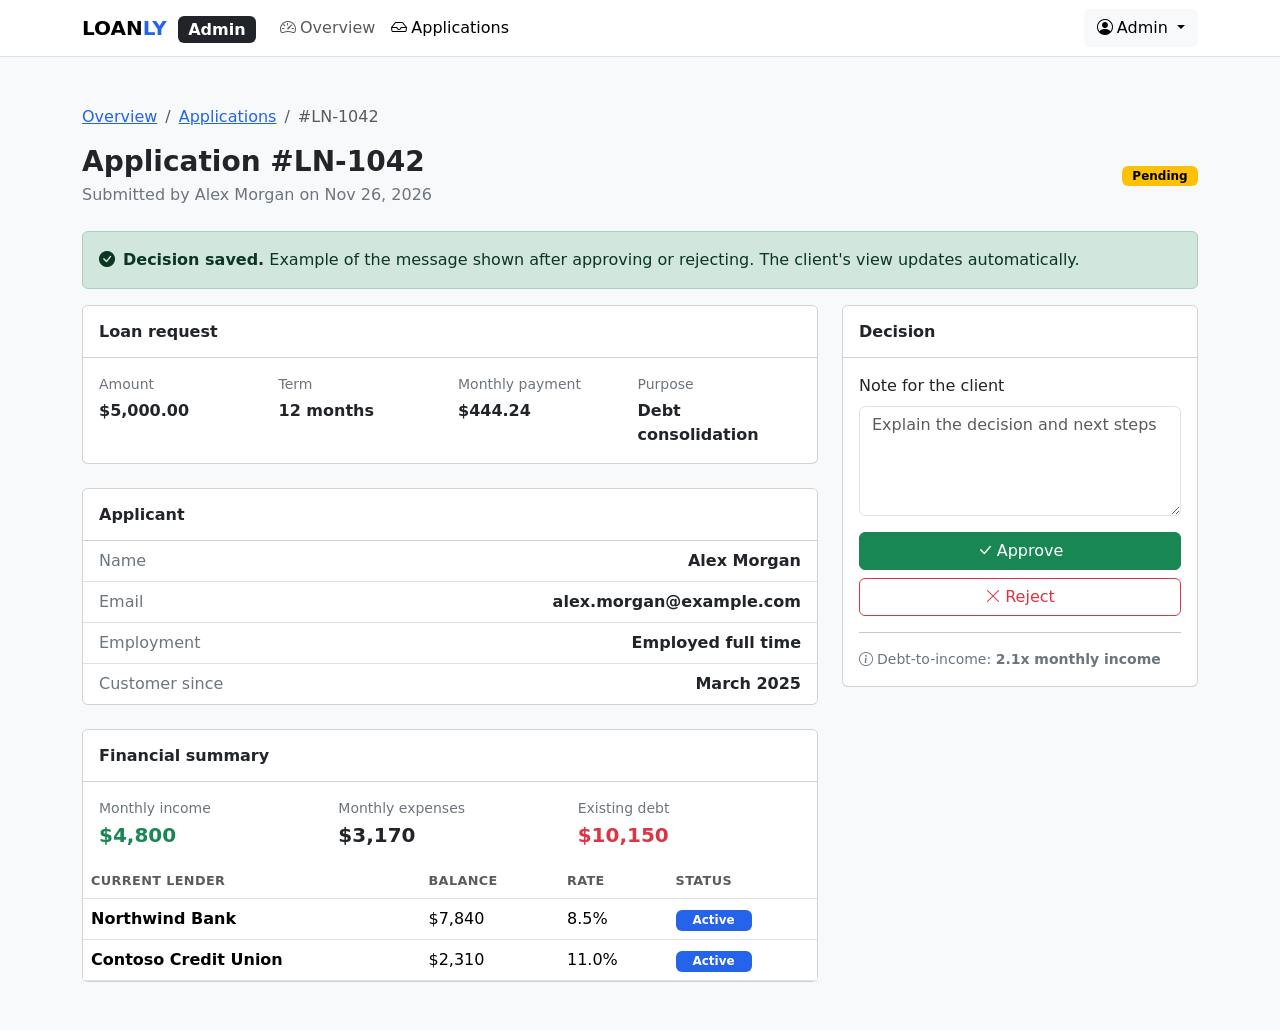
==== frontend/admin-application.html @ 7783138c "Add admin application review page" ====
<!DOCTYPE html>
<html lang="en">
<head>
  <meta charset="UTF-8" />
  <meta name="viewport" content="width=device-width, initial-scale=1.0" />
  <title>Review application | LOANLY</title>
  <link
    rel="stylesheet"
    href="https://cdn.jsdelivr.net/npm/bootstrap@5.3.3/dist/css/bootstrap.min.css"
    integrity="sha384-QWTKZyjpPEjISv5WaRU9OFeRpok6YctnYmDr5pNlyT2bRjXh0JMhjY6hW+ALEwIH"
    crossorigin="anonymous"
  />
  <link
    rel="stylesheet"
    href="https://cdn.jsdelivr.net/npm/bootstrap-icons@1.11.3/font/bootstrap-icons.min.css"
    integrity="sha384-XGjxtQfXaH2tnPFa9x+ruJTuLE3Aa6LhHSWRr1XeTyhezb4abCG4ccI5AkVDxqC+"
    crossorigin="anonymous"
  />
  <link rel="stylesheet" href="css/styles.css" />
  <link rel="stylesheet" href="css/app.css" />
</head>
<body class="app bg-light">
  <nav class="navbar navbar-expand-lg bg-white border-bottom">
    <div class="container">
      <a class="navbar-brand fw-bold" href="admin.html">LOAN<span>LY</span> <span class="badge text-bg-dark fs-6 align-middle ms-1">Admin</span></a>
      <button
        class="navbar-toggler"
        type="button"
        data-bs-toggle="collapse"
        data-bs-target="#app-nav"
        aria-controls="app-nav"
        aria-expanded="false"
        aria-label="Toggle navigation"
      >
        <span class="navbar-toggler-icon"></span>
      </button>
      <div class="collapse navbar-collapse" id="app-nav">
        <ul class="navbar-nav me-auto">
          <li class="nav-item"><a class="nav-link" href="admin.html"><i class="bi bi-speedometer2 me-1"></i>Overview</a></li>
          <li class="nav-item"><a class="nav-link active" aria-current="page" href="admin.html#queue"><i class="bi bi-inbox me-1"></i>Applications</a></li>
        </ul>
        <div class="dropdown">
          <button class="btn btn-light dropdown-toggle" type="button" data-bs-toggle="dropdown" aria-expanded="false">
            <i class="bi bi-person-circle me-1"></i>Admin
          </button>
          <ul class="dropdown-menu dropdown-menu-end">
            <li><a class="dropdown-item" href="#">Profile</a></li>
            <li><hr class="dropdown-divider" /></li>
            <li><a class="dropdown-item" href="login.html">Log out</a></li>
          </ul>
        </div>
      </div>
    </div>
  </nav>

  <main class="container py-4 py-lg-5">
    <nav aria-label="breadcrumb">
      <ol class="breadcrumb">
        <li class="breadcrumb-item"><a href="admin.html">Overview</a></li>
        <li class="breadcrumb-item"><a href="admin.html#queue">Applications</a></li>
        <li class="breadcrumb-item active" aria-current="page">#LN-1042</li>
      </ol>
    </nav>

    <div class="d-flex flex-wrap justify-content-between align-items-center gap-3 mb-4">
      <div>
        <h1 class="h3 fw-bold mb-1">Application #LN-1042</h1>
        <p class="text-secondary mb-0">Submitted by Alex Morgan on Nov 26, 2026</p>
      </div>
      <span class="badge status-badge text-bg-warning">Pending</span>
    </div>

    <div class="alert alert-success d-flex align-items-center gap-2" role="alert">
      <i class="bi bi-check-circle-fill"></i>
      <div><strong>Decision saved.</strong> Example of the message shown after approving or rejecting. The client's view updates automatically.</div>
    </div>

    <div class="row g-4">
      <div class="col-lg-8">
        <div class="card mb-4">
          <div class="card-header bg-white py-3"><h2 class="h6 fw-bold mb-0">Loan request</h2></div>
          <div class="card-body row g-3">
            <div class="col-sm-6 col-md-3"><p class="small text-secondary mb-1">Amount</p><p class="fw-bold mb-0">$5,000.00</p></div>
            <div class="col-sm-6 col-md-3"><p class="small text-secondary mb-1">Term</p><p class="fw-bold mb-0">12 months</p></div>
            <div class="col-sm-6 col-md-3"><p class="small text-secondary mb-1">Monthly payment</p><p class="fw-bold mb-0">$444.24</p></div>
            <div class="col-sm-6 col-md-3"><p class="small text-secondary mb-1">Purpose</p><p class="fw-bold mb-0">Debt consolidation</p></div>
          </div>
        </div>

        <div class="card mb-4">
          <div class="card-header bg-white py-3"><h2 class="h6 fw-bold mb-0">Applicant</h2></div>
          <ul class="list-group list-group-flush">
            <li class="list-group-item d-flex justify-content-between"><span class="text-secondary">Name</span><strong>Alex Morgan</strong></li>
            <li class="list-group-item d-flex justify-content-between"><span class="text-secondary">Email</span><strong>alex.morgan@example.com</strong></li>
            <li class="list-group-item d-flex justify-content-between"><span class="text-secondary">Employment</span><strong>Employed full time</strong></li>
            <li class="list-group-item d-flex justify-content-between"><span class="text-secondary">Customer since</span><strong>March 2025</strong></li>
          </ul>
        </div>

        <div class="card">
          <div class="card-header bg-white py-3"><h2 class="h6 fw-bold mb-0">Financial summary</h2></div>
          <div class="card-body row g-3">
            <div class="col-sm-4"><p class="small text-secondary mb-1">Monthly income</p><p class="h5 fw-bold text-success mb-0">$4,800</p></div>
            <div class="col-sm-4"><p class="small text-secondary mb-1">Monthly expenses</p><p class="h5 fw-bold mb-0">$3,170</p></div>
            <div class="col-sm-4"><p class="small text-secondary mb-1">Existing debt</p><p class="h5 fw-bold text-danger mb-0">$10,150</p></div>
          </div>
          <div class="table-responsive">
            <table class="table text-nowrap align-middle">
              <thead><tr><th>Current lender</th><th>Balance</th><th>Rate</th><th>Status</th></tr></thead>
              <tbody>
                <tr><td class="fw-semibold">Northwind Bank</td><td>$7,840</td><td>8.5%</td><td><span class="badge status-badge text-bg-primary">Active</span></td></tr>
                <tr><td class="fw-semibold">Contoso Credit Union</td><td>$2,310</td><td>11.0%</td><td><span class="badge status-badge text-bg-primary">Active</span></td></tr>
              </tbody>
            </table>
          </div>
        </div>
      </div>

      <div class="col-lg-4">
        <div class="card sticky-lg-top" style="top: 1.5rem">
          <div class="card-header bg-white py-3"><h2 class="h6 fw-bold mb-0">Decision</h2></div>
          <div class="card-body">
            <form action="#" method="post">
              <div class="mb-3">
                <label for="note" class="form-label">Note for the client</label>
                <textarea class="form-control" id="note" name="note" rows="4" placeholder="Explain the decision and next steps"></textarea>
              </div>
              <div class="d-grid gap-2">
                <button type="submit" name="decision" value="approved" class="btn btn-success"><i class="bi bi-check-lg me-1"></i>Approve</button>
                <button type="submit" name="decision" value="rejected" class="btn btn-outline-danger"><i class="bi bi-x-lg me-1"></i>Reject</button>
              </div>
            </form>
            <hr />
            <p class="small text-secondary mb-0"><i class="bi bi-info-circle me-1"></i>Debt-to-income: <strong>2.1x monthly income</strong></p>
          </div>
        </div>
      </div>
    </div>
  </main>

  <script
    src="https://cdn.jsdelivr.net/npm/bootstrap@5.3.3/dist/js/bootstrap.bundle.min.js"
    integrity="sha384-YvpcrYf0tY3lHB60NNkmXc5s9fDVZLESaAA55NDzOxhy9GkcIdslK1eN7N6jIeHz"
    crossorigin="anonymous"
  ></script>
</body>
</html>
---- frontend/css/styles.css ----
/* Brand colors on top of Bootstrap */
:root {
  --brand: #2563eb;
  --brand-dark: #1d4ed8;
  --bs-primary: #2563eb;
  --bs-primary-rgb: 37, 99, 235;
  --bs-link-color: #2563eb;
  --bs-link-color-rgb: 37, 99, 235;
}

.btn-primary {
  --bs-btn-bg: var(--brand);
  --bs-btn-border-color: var(--brand);
  --bs-btn-hover-bg: var(--brand-dark);
  --bs-btn-hover-border-color: var(--brand-dark);
  --bs-btn-active-bg: var(--brand-dark);
  --bs-btn-active-border-color: var(--brand-dark);
}

.navbar-brand span { color: var(--brand); }

/* How it works */
.step-number {
  display: inline-flex;
  align-items: center;
  justify-content: center;
  width: 44px;
  height: 44px;
  margin-bottom: 1rem;
  border-radius: 50%;
  background: var(--brand);
  color: #fff;
  font-weight: 700;
  position: relative;
}

@media (min-width: 1200px) {
  .steps { position: relative; }
  .steps > .step { flex: 0 0 auto; width: calc(100% / 7); }
  .steps::before {
    content: "";
    position: absolute;
    top: calc(var(--bs-gutter-y) + 22px);
    left: 7%;
    right: 7%;
    height: 2px;
    background: #dbeafe;
  }
}

/* Feature check lists */
.check-list { display: flex; flex-direction: column; gap: 0.75rem; }
.check-list li { color: var(--bs-secondary-color); padding-left: 1.5rem; position: relative; }
.check-list li::before { content: "\2713"; position: absolute; left: 0; color: var(--brand); font-weight: 700; }
.check-list strong { color: var(--bs-body-color); }
---- frontend/css/app.css ----
/* Shared styles for the app pages (client and admin) */

/* Auth pages */
.auth-card { max-width: 440px; width: 100%; }

/* Stat cards */
.stat-icon {
  display: inline-flex;
  align-items: center;
  justify-content: center;
  flex-shrink: 0;
  width: 44px;
  height: 44px;
  border-radius: 10px;
  font-size: 1.25rem;
}

/* Status badges */
.status-badge { font-weight: 600; min-width: 76px; }

/* Tables inside cards */
.card .table { margin-bottom: 0; }
.card .table th {
  font-size: 0.8rem;
  text-transform: uppercase;
  letter-spacing: 0.03em;
  color: var(--bs-secondary-color);
  font-weight: 600;
}

/* Application status timeline */
.timeline { list-style: none; padding-left: 0; margin: 0; }
.timeline li { position: relative; padding: 0 0 1.75rem 2.5rem; }
.timeline li:last-child { padding-bottom: 0; }
.timeline li::before {
  content: "";
  position: absolute;
  left: 13px;
  top: 28px;
  bottom: 0;
  width: 2px;
  background: var(--bs-border-color);
}
.timeline li:last-child::before { display: none; }
.timeline .dot {
  position: absolute;
  left: 0;
  top: 0;
  width: 28px;
  height: 28px;
  border-radius: 50%;
  display: flex;
  align-items: center;
  justify-content: center;
  font-size: 0.85rem;
  background: var(--bs-secondary-bg);
  color: var(--bs-secondary-color);
}
.timeline .done .dot { background: var(--bs-success); color: #fff; }
.timeline .current .dot { background: var(--bs-warning); color: #000; }
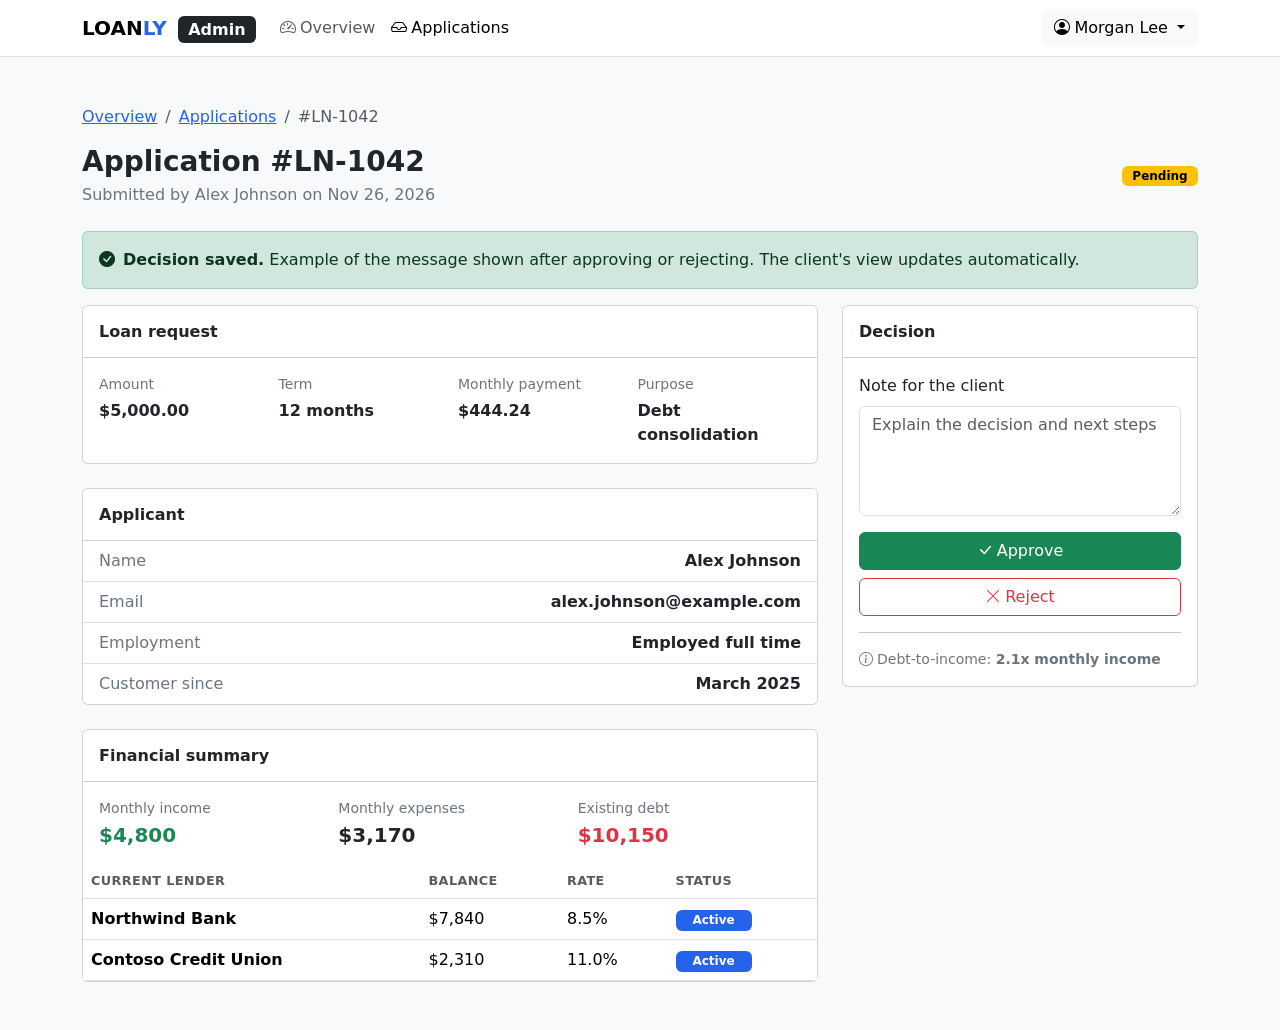
==== commit 70052e20: "Use persona names in sample data" ====
--- a/frontend/admin-application.html
+++ b/frontend/admin-application.html
@@ -41,7 +41,7 @@
         </ul>
         <div class="dropdown">
           <button class="btn btn-light dropdown-toggle" type="button" data-bs-toggle="dropdown" aria-expanded="false">
-            <i class="bi bi-person-circle me-1"></i>Admin
+            <i class="bi bi-person-circle me-1"></i>Morgan Lee
           </button>
           <ul class="dropdown-menu dropdown-menu-end">
             <li><a class="dropdown-item" href="#">Profile</a></li>
@@ -65,7 +65,7 @@
     <div class="d-flex flex-wrap justify-content-between align-items-center gap-3 mb-4">
       <div>
         <h1 class="h3 fw-bold mb-1">Application #LN-1042</h1>
-        <p class="text-secondary mb-0">Submitted by Alex Morgan on Nov 26, 2026</p>
+        <p class="text-secondary mb-0">Submitted by Alex Johnson on Nov 26, 2026</p>
       </div>
       <span class="badge status-badge text-bg-warning">Pending</span>
     </div>
@@ -90,8 +90,8 @@
         <div class="card mb-4">
           <div class="card-header bg-white py-3"><h2 class="h6 fw-bold mb-0">Applicant</h2></div>
           <ul class="list-group list-group-flush">
-            <li class="list-group-item d-flex justify-content-between"><span class="text-secondary">Name</span><strong>Alex Morgan</strong></li>
-            <li class="list-group-item d-flex justify-content-between"><span class="text-secondary">Email</span><strong>alex.morgan@example.com</strong></li>
+            <li class="list-group-item d-flex justify-content-between"><span class="text-secondary">Name</span><strong>Alex Johnson</strong></li>
+            <li class="list-group-item d-flex justify-content-between"><span class="text-secondary">Email</span><strong>alex.johnson@example.com</strong></li>
             <li class="list-group-item d-flex justify-content-between"><span class="text-secondary">Employment</span><strong>Employed full time</strong></li>
             <li class="list-group-item d-flex justify-content-between"><span class="text-secondary">Customer since</span><strong>March 2025</strong></li>
           </ul>
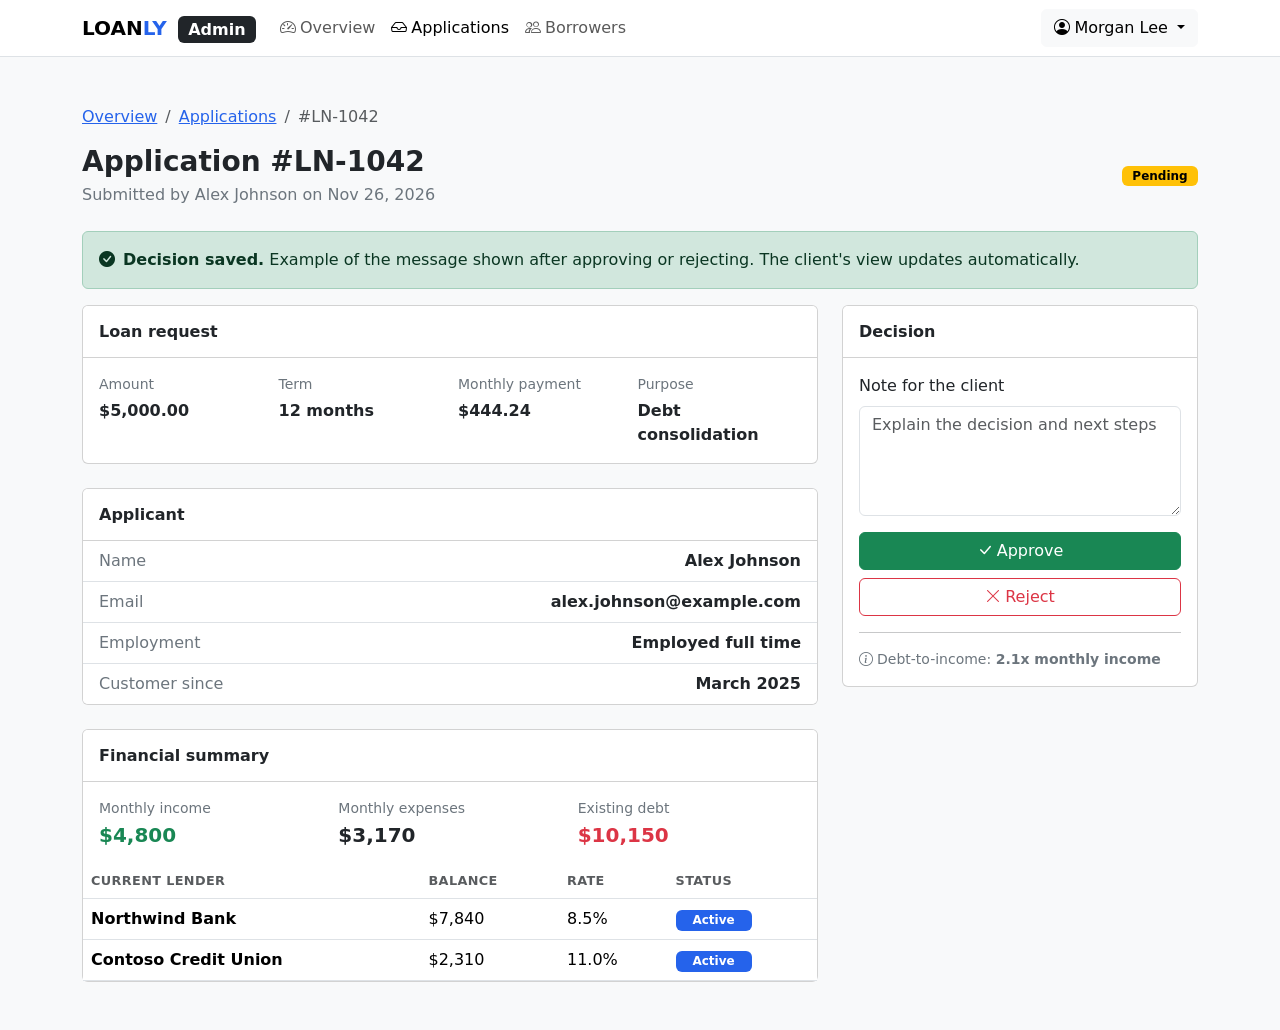
==== commit 4040dd3c: "Add borrowers list to admin portal" ====
--- a/frontend/admin-application.html
+++ b/frontend/admin-application.html
@@ -38,6 +38,7 @@
         <ul class="navbar-nav me-auto">
           <li class="nav-item"><a class="nav-link" href="admin.html"><i class="bi bi-speedometer2 me-1"></i>Overview</a></li>
           <li class="nav-item"><a class="nav-link active" aria-current="page" href="admin.html#queue"><i class="bi bi-inbox me-1"></i>Applications</a></li>
+          <li class="nav-item"><a class="nav-link" href="admin-borrowers.html"><i class="bi bi-people me-1"></i>Borrowers</a></li>
         </ul>
         <div class="dropdown">
           <button class="btn btn-light dropdown-toggle" type="button" data-bs-toggle="dropdown" aria-expanded="false">
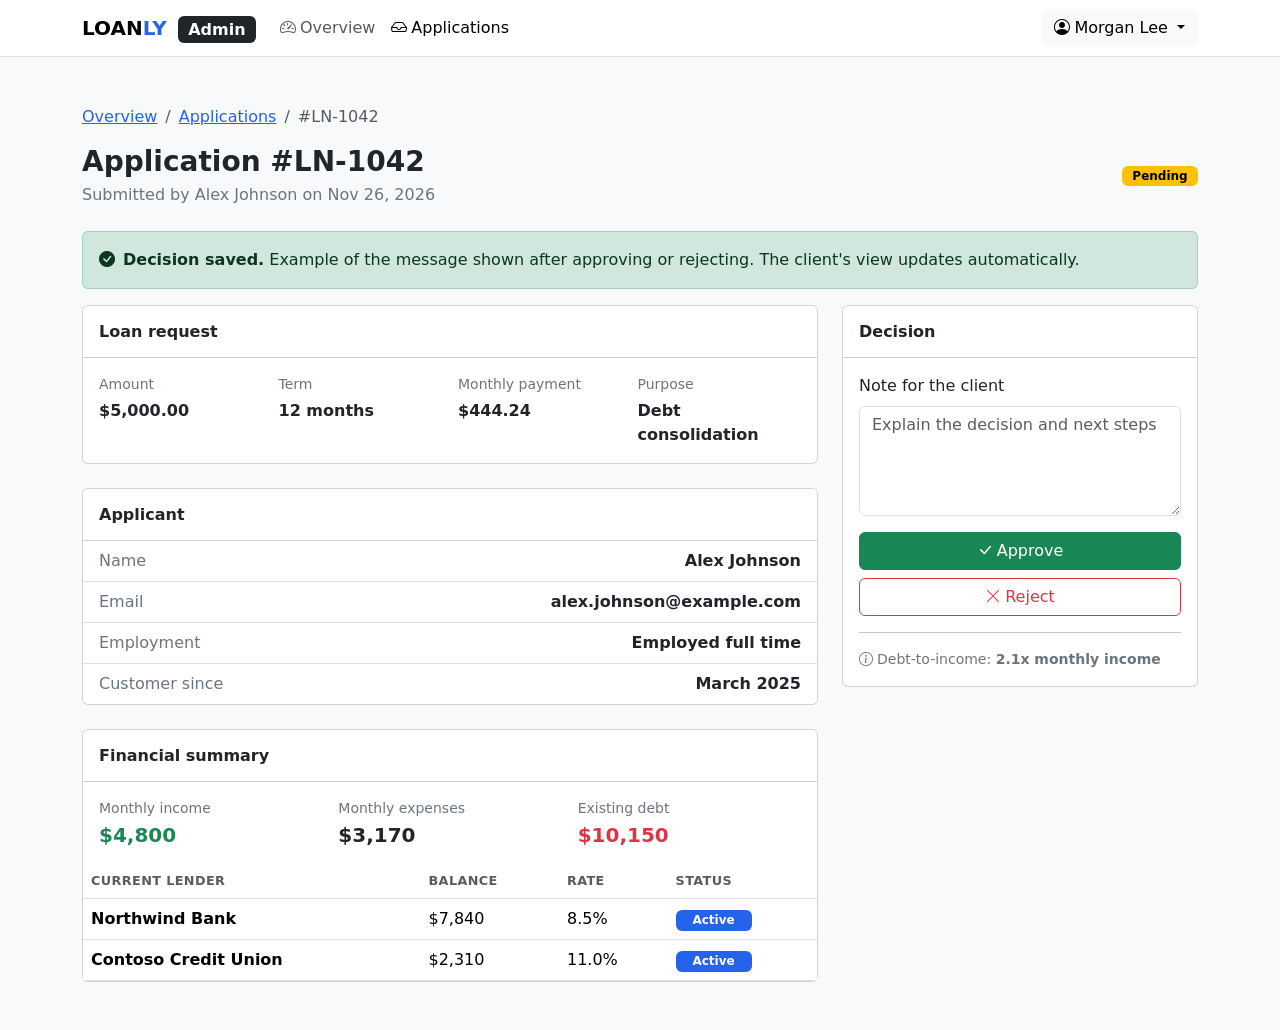
==== commit 1c858a96: "Merge pull request #21 from Loanly-Loan-Manager/feature/persona-data Feature/persona data" ====
--- a/frontend/admin-application.html
+++ b/frontend/admin-application.html
@@ -38,7 +38,6 @@
         <ul class="navbar-nav me-auto">
           <li class="nav-item"><a class="nav-link" href="admin.html"><i class="bi bi-speedometer2 me-1"></i>Overview</a></li>
           <li class="nav-item"><a class="nav-link active" aria-current="page" href="admin.html#queue"><i class="bi bi-inbox me-1"></i>Applications</a></li>
-          <li class="nav-item"><a class="nav-link" href="admin-borrowers.html"><i class="bi bi-people me-1"></i>Borrowers</a></li>
         </ul>
         <div class="dropdown">
           <button class="btn btn-light dropdown-toggle" type="button" data-bs-toggle="dropdown" aria-expanded="false">
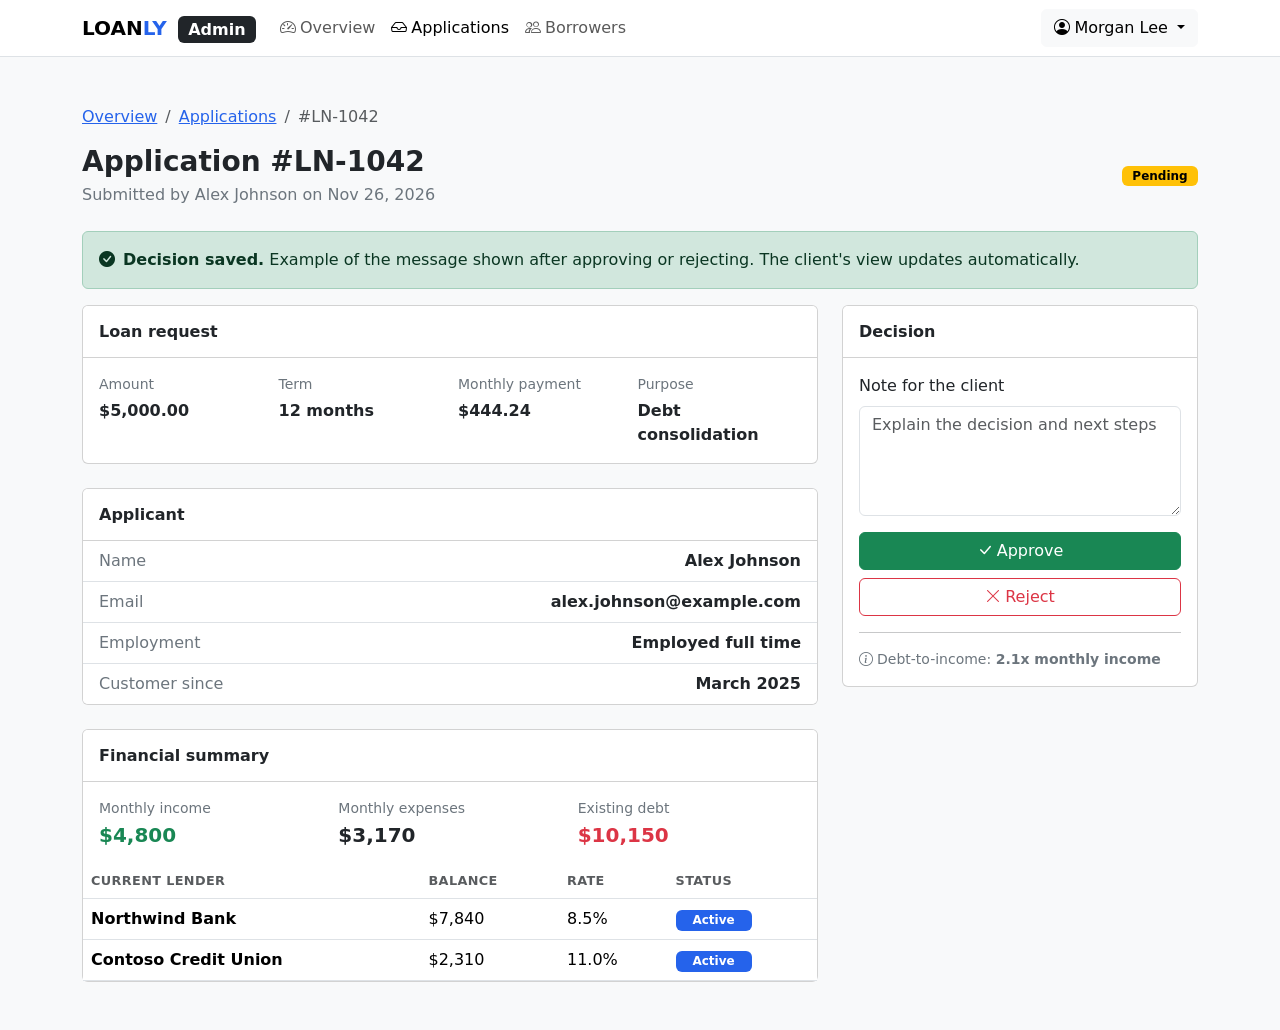
==== commit 393b4b36: "Merge pull request #22 from Loanly-Loan-Manager/feature/admin-borrowers Feature/admin borrowers" ====
--- a/frontend/admin-application.html
+++ b/frontend/admin-application.html
@@ -38,6 +38,7 @@
         <ul class="navbar-nav me-auto">
           <li class="nav-item"><a class="nav-link" href="admin.html"><i class="bi bi-speedometer2 me-1"></i>Overview</a></li>
           <li class="nav-item"><a class="nav-link active" aria-current="page" href="admin.html#queue"><i class="bi bi-inbox me-1"></i>Applications</a></li>
+          <li class="nav-item"><a class="nav-link" href="admin-borrowers.html"><i class="bi bi-people me-1"></i>Borrowers</a></li>
         </ul>
         <div class="dropdown">
           <button class="btn btn-light dropdown-toggle" type="button" data-bs-toggle="dropdown" aria-expanded="false">
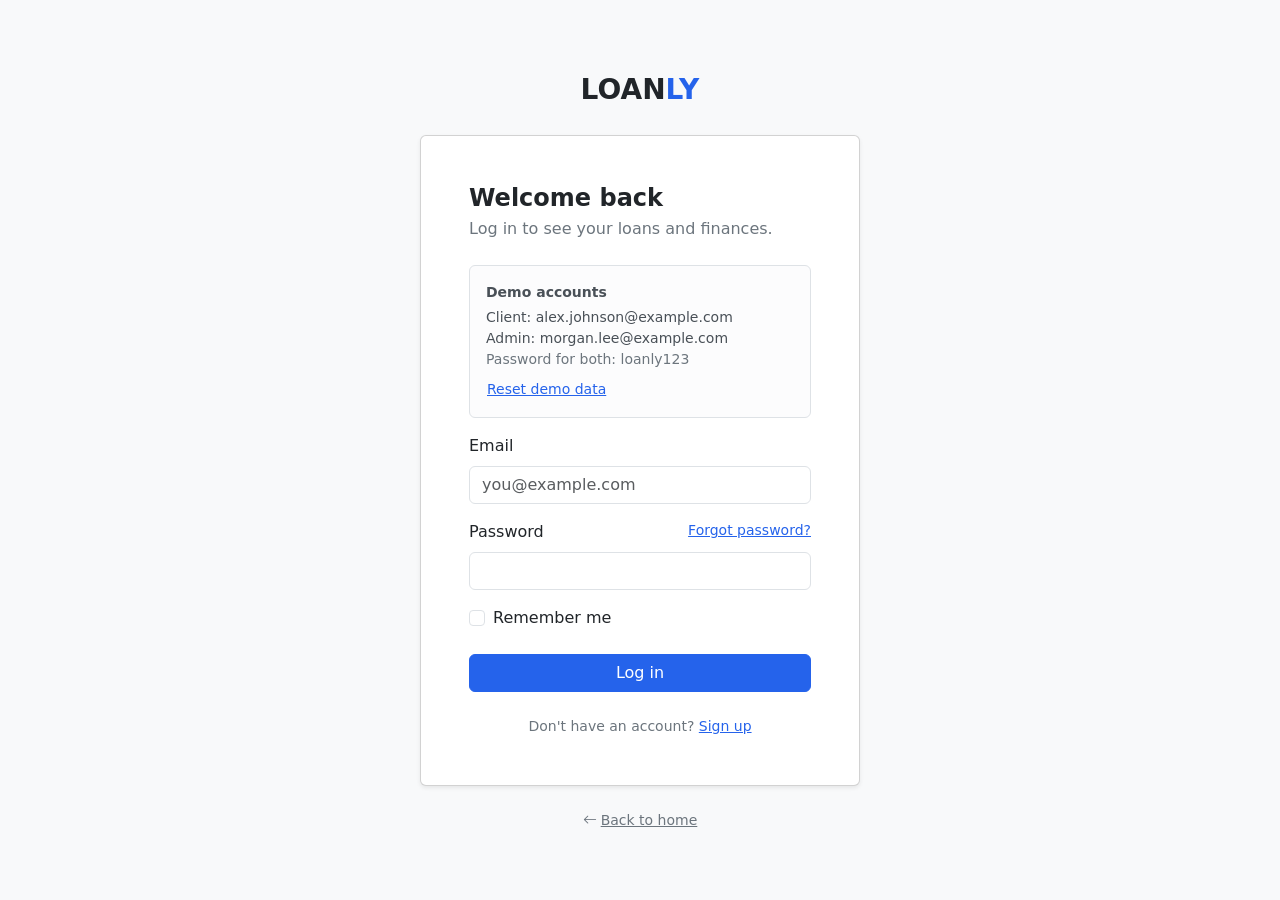
==== commit 5837ba6a: "Enhance admin and application pages with data attributes and IDs for dynamic content. Update navigat" ====
--- a/frontend/admin-application.html
+++ b/frontend/admin-application.html
@@ -19,7 +19,7 @@
   <link rel="stylesheet" href="css/styles.css" />
   <link rel="stylesheet" href="css/app.css" />
 </head>
-<body class="app bg-light">
+<body class="app bg-light" data-page="admin-application">
   <nav class="navbar navbar-expand-lg bg-white border-bottom">
     <div class="container">
       <a class="navbar-brand fw-bold" href="admin.html">LOAN<span>LY</span> <span class="badge text-bg-dark fs-6 align-middle ms-1">Admin</span></a>
@@ -42,12 +42,12 @@
         </ul>
         <div class="dropdown">
           <button class="btn btn-light dropdown-toggle" type="button" data-bs-toggle="dropdown" aria-expanded="false">
-            <i class="bi bi-person-circle me-1"></i>Morgan Lee
+            <i class="bi bi-person-circle me-1"></i><span id="nav-user-name">Morgan Lee</span>
           </button>
           <ul class="dropdown-menu dropdown-menu-end">
             <li><a class="dropdown-item" href="#">Profile</a></li>
             <li><hr class="dropdown-divider" /></li>
-            <li><a class="dropdown-item" href="login.html">Log out</a></li>
+            <li><a class="dropdown-item js-logout" href="login.html">Log out</a></li>
           </ul>
         </div>
       </div>
@@ -59,21 +59,23 @@
       <ol class="breadcrumb">
         <li class="breadcrumb-item"><a href="admin.html">Overview</a></li>
         <li class="breadcrumb-item"><a href="admin.html#queue">Applications</a></li>
-        <li class="breadcrumb-item active" aria-current="page">#LN-1042</li>
+        <li class="breadcrumb-item active" aria-current="page" id="crumb-current">#LN-1042</li>
       </ol>
     </nav>
 
     <div class="d-flex flex-wrap justify-content-between align-items-center gap-3 mb-4">
       <div>
-        <h1 class="h3 fw-bold mb-1">Application #LN-1042</h1>
-        <p class="text-secondary mb-0">Submitted by Alex Johnson on Nov 26, 2026</p>
+        <h1 class="h3 fw-bold mb-1" id="app-title">Application #LN-1042</h1>
+        <p class="text-secondary mb-0" id="app-subtitle">Submitted by Alex Johnson on Nov 26, 2026</p>
       </div>
-      <span class="badge status-badge text-bg-warning">Pending</span>
+      <span class="badge status-badge text-bg-warning" id="app-status">Pending</span>
     </div>
 
-    <div class="alert alert-success d-flex align-items-center gap-2" role="alert">
-      <i class="bi bi-check-circle-fill"></i>
-      <div><strong>Decision saved.</strong> Example of the message shown after approving or rejecting. The client's view updates automatically.</div>
+    <div class="alert alert-success d-none" role="alert" id="decision-alert">
+      <div class="d-flex align-items-center gap-2">
+        <i class="bi bi-check-circle-fill"></i>
+        <div><strong>Decision saved.</strong> The client's application status is updated.</div>
+      </div>
     </div>
 
     <div class="row g-4">
@@ -81,34 +83,34 @@
         <div class="card mb-4">
           <div class="card-header bg-white py-3"><h2 class="h6 fw-bold mb-0">Loan request</h2></div>
           <div class="card-body row g-3">
-            <div class="col-sm-6 col-md-3"><p class="small text-secondary mb-1">Amount</p><p class="fw-bold mb-0">$5,000.00</p></div>
-            <div class="col-sm-6 col-md-3"><p class="small text-secondary mb-1">Term</p><p class="fw-bold mb-0">12 months</p></div>
-            <div class="col-sm-6 col-md-3"><p class="small text-secondary mb-1">Monthly payment</p><p class="fw-bold mb-0">$444.24</p></div>
-            <div class="col-sm-6 col-md-3"><p class="small text-secondary mb-1">Purpose</p><p class="fw-bold mb-0">Debt consolidation</p></div>
+            <div class="col-sm-6 col-md-3"><p class="small text-secondary mb-1">Amount</p><p class="fw-bold mb-0" id="req-amount">$5,000.00</p></div>
+            <div class="col-sm-6 col-md-3"><p class="small text-secondary mb-1">Term</p><p class="fw-bold mb-0" id="req-term">12 months</p></div>
+            <div class="col-sm-6 col-md-3"><p class="small text-secondary mb-1">Monthly payment</p><p class="fw-bold mb-0" id="req-payment">$444.24</p></div>
+            <div class="col-sm-6 col-md-3"><p class="small text-secondary mb-1">Purpose</p><p class="fw-bold mb-0" id="req-purpose">Debt consolidation</p></div>
           </div>
         </div>
 
         <div class="card mb-4">
           <div class="card-header bg-white py-3"><h2 class="h6 fw-bold mb-0">Applicant</h2></div>
           <ul class="list-group list-group-flush">
-            <li class="list-group-item d-flex justify-content-between"><span class="text-secondary">Name</span><strong>Alex Johnson</strong></li>
-            <li class="list-group-item d-flex justify-content-between"><span class="text-secondary">Email</span><strong>alex.johnson@example.com</strong></li>
-            <li class="list-group-item d-flex justify-content-between"><span class="text-secondary">Employment</span><strong>Employed full time</strong></li>
-            <li class="list-group-item d-flex justify-content-between"><span class="text-secondary">Customer since</span><strong>March 2025</strong></li>
+            <li class="list-group-item d-flex justify-content-between"><span class="text-secondary">Name</span><strong id="person-name">Alex Johnson</strong></li>
+            <li class="list-group-item d-flex justify-content-between"><span class="text-secondary">Email</span><strong id="person-email">alex.johnson@example.com</strong></li>
+            <li class="list-group-item d-flex justify-content-between"><span class="text-secondary">Employment</span><strong id="person-employment">Employed full time</strong></li>
+            <li class="list-group-item d-flex justify-content-between"><span class="text-secondary">Customer since</span><strong id="person-since">March 2025</strong></li>
           </ul>
         </div>
 
         <div class="card">
           <div class="card-header bg-white py-3"><h2 class="h6 fw-bold mb-0">Financial summary</h2></div>
           <div class="card-body row g-3">
-            <div class="col-sm-4"><p class="small text-secondary mb-1">Monthly income</p><p class="h5 fw-bold text-success mb-0">$4,800</p></div>
-            <div class="col-sm-4"><p class="small text-secondary mb-1">Monthly expenses</p><p class="h5 fw-bold mb-0">$3,170</p></div>
-            <div class="col-sm-4"><p class="small text-secondary mb-1">Existing debt</p><p class="h5 fw-bold text-danger mb-0">$10,150</p></div>
+            <div class="col-sm-4"><p class="small text-secondary mb-1">Monthly income</p><p class="h5 fw-bold text-success mb-0" id="fin-income">$4,800</p></div>
+            <div class="col-sm-4"><p class="small text-secondary mb-1">Monthly expenses</p><p class="h5 fw-bold mb-0" id="fin-expenses">$3,170</p></div>
+            <div class="col-sm-4"><p class="small text-secondary mb-1">Existing debt</p><p class="h5 fw-bold text-danger mb-0" id="fin-debt">$10,150</p></div>
           </div>
           <div class="table-responsive">
             <table class="table text-nowrap align-middle">
               <thead><tr><th>Current lender</th><th>Balance</th><th>Rate</th><th>Status</th></tr></thead>
-              <tbody>
+              <tbody id="lender-rows">
                 <tr><td class="fw-semibold">Northwind Bank</td><td>$7,840</td><td>8.5%</td><td><span class="badge status-badge text-bg-primary">Active</span></td></tr>
                 <tr><td class="fw-semibold">Contoso Credit Union</td><td>$2,310</td><td>11.0%</td><td><span class="badge status-badge text-bg-primary">Active</span></td></tr>
               </tbody>
@@ -121,7 +123,7 @@
         <div class="card sticky-lg-top" style="top: 1.5rem">
           <div class="card-header bg-white py-3"><h2 class="h6 fw-bold mb-0">Decision</h2></div>
           <div class="card-body">
-            <form action="#" method="post">
+            <form id="decision-form" action="#" method="post">
               <div class="mb-3">
                 <label for="note" class="form-label">Note for the client</label>
                 <textarea class="form-control" id="note" name="note" rows="4" placeholder="Explain the decision and next steps"></textarea>
@@ -132,7 +134,7 @@
               </div>
             </form>
             <hr />
-            <p class="small text-secondary mb-0"><i class="bi bi-info-circle me-1"></i>Debt-to-income: <strong>2.1x monthly income</strong></p>
+            <p class="small text-secondary mb-0"><i class="bi bi-info-circle me-1"></i>Debt-to-income: <strong id="dti">2.1x monthly income</strong></p>
           </div>
         </div>
       </div>
@@ -144,5 +146,7 @@
     integrity="sha384-YvpcrYf0tY3lHB60NNkmXc5s9fDVZLESaAA55NDzOxhy9GkcIdslK1eN7N6jIeHz"
     crossorigin="anonymous"
   ></script>
+  <script src="js/store.js"></script>
+  <script src="js/pages.js"></script>
 </body>
 </html>
--- a/frontend/css/app.css
+++ b/frontend/css/app.css
@@ -58,3 +58,5 @@
 }
 .timeline .done .dot { background: var(--bs-success); color: #fff; }
 .timeline .current .dot { background: var(--bs-warning); color: #000; }
+
+.nav-pills button.nav-link { border: 0; background: transparent; }
